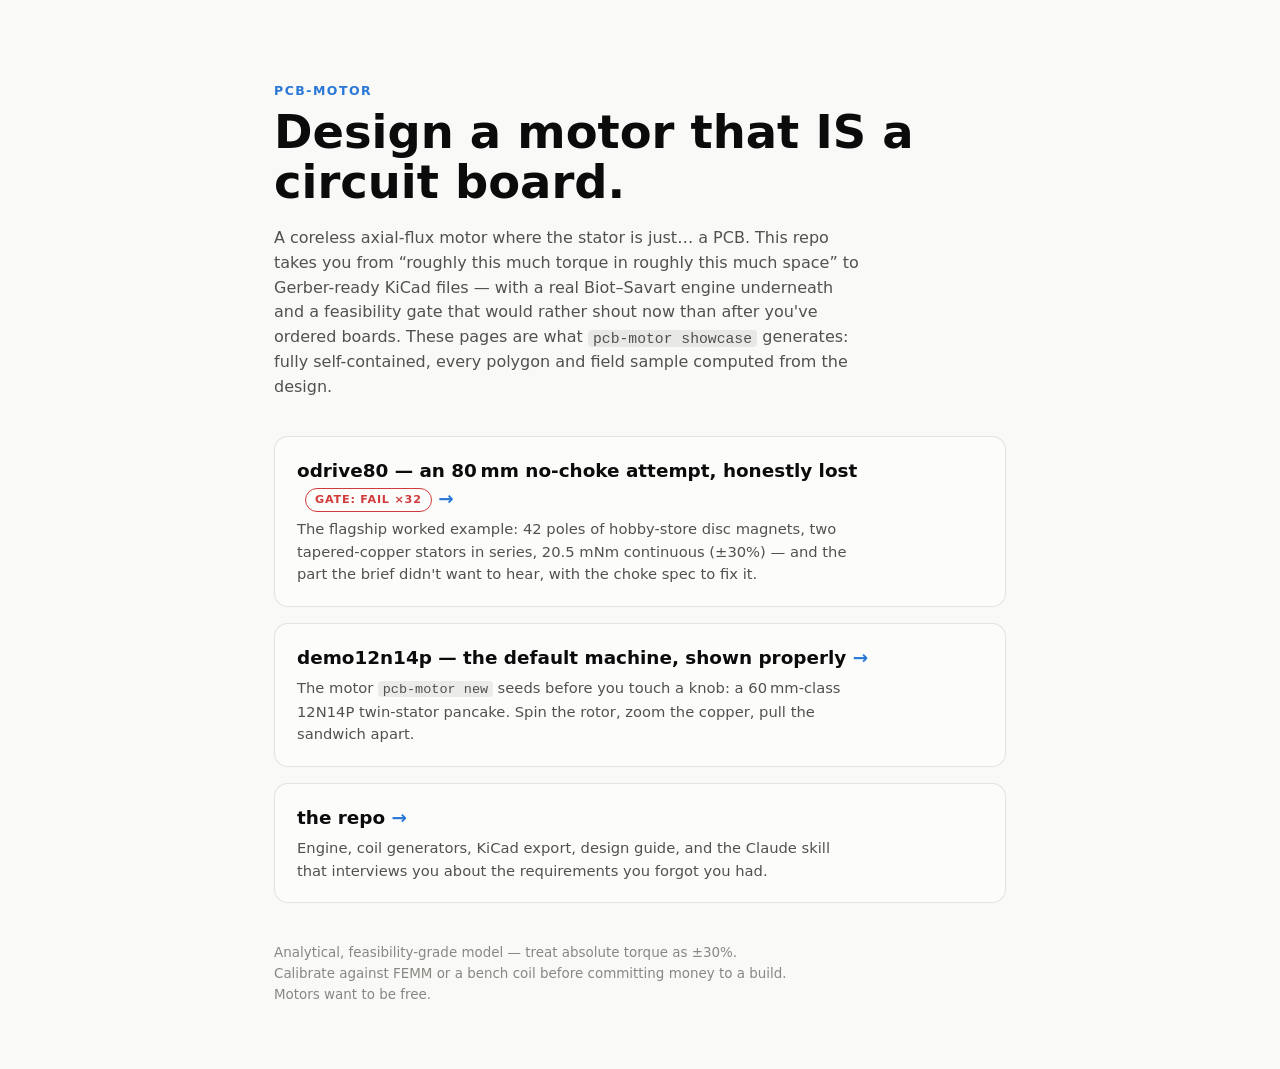
==== index.html @ 2d169854 "Add showcase reports + verbatim routed-stator port showcase: reusable narrative HTML generator (pcb-" ====
<!doctype html>
<html lang="en">
<head>
<meta charset="utf-8">
<meta name="viewport" content="width=device-width, initial-scale=1">
<meta name="color-scheme" content="light dark">
<title>pcb-motor — design a motor that IS a circuit board</title>
<style>
  :root {
    --page: #f9f9f7; --surface: #fcfcfb; --ink: #0b0b0b; --ink-2: #52514e;
    --muted: #898781; --border: rgba(11,11,11,0.10); --accent: #2a78d6;
    --good: #006300; --critical: #d03b3b;
  }
  @media (prefers-color-scheme: dark) {
    :root {
      --page: #0d0d0d; --surface: #1a1a19; --ink: #ffffff; --ink-2: #c3c2b7;
      --muted: #898781; --border: rgba(255,255,255,0.10); --accent: #3987e5;
      --good: #0ca30c; --critical: #d03b3b;
    }
  }
  * { box-sizing: border-box; }
  body {
    margin: 0; background: var(--page); color: var(--ink);
    font-family: system-ui, -apple-system, "Segoe UI", sans-serif;
    line-height: 1.55; -webkit-font-smoothing: antialiased;
  }
  .wrap { max-width: 780px; margin: 0 auto; padding: 9vh 24px 64px; }
  .kicker {
    font-size: 0.78rem; font-weight: 700; letter-spacing: 0.12em;
    text-transform: uppercase; color: var(--accent);
  }
  h1 { font-size: clamp(2rem, 6vw, 2.9rem); line-height: 1.08; margin: 0.15em 0 0.4em; }
  p.lead { color: var(--ink-2); max-width: 58ch; }
  code {
    font-family: ui-monospace, SFMono-Regular, Menlo, Consolas, monospace;
    font-size: 0.92em; background: rgba(127,127,127,0.14);
    border-radius: 4px; padding: 0.05em 0.35em;
  }
  a { color: var(--accent); text-decoration: none; }
  a:hover { text-decoration: underline; }
  .cards { display: grid; gap: 16px; margin: 36px 0 28px; }
  a.card {
    display: block; background: var(--surface); border: 1px solid var(--border);
    border-radius: 14px; padding: 20px 22px; color: inherit;
    transition: border-color 0.15s ease, transform 0.15s ease;
  }
  a.card:hover { border-color: var(--accent); text-decoration: none; transform: translateY(-2px); }
  .card h2 { margin: 0 0 4px; font-size: 1.15rem; }
  .card h2 .arrow { color: var(--accent); }
  .card p { margin: 0; color: var(--ink-2); font-size: 0.92rem; max-width: 60ch; }
  .badge {
    display: inline-block; font-size: 0.7rem; font-weight: 700;
    letter-spacing: 0.07em; border: 1.5px solid; border-radius: 999px;
    padding: 2px 9px; margin-left: 8px; vertical-align: 2px;
  }
  .badge.fail { color: var(--critical); border-color: var(--critical); }
  footer { color: var(--muted); font-size: 0.84rem; margin-top: 40px; max-width: 60ch; }
</style>
</head>
<body>
<div class="wrap">
  <div class="kicker">pcb-motor</div>
  <h1>Design a motor that IS a circuit board.</h1>
  <p class="lead">A coreless axial-flux motor where the stator is just… a PCB.
  This repo takes you from “roughly this much torque in roughly this much space”
  to Gerber-ready KiCad files — with a real Biot–Savart engine underneath and a
  feasibility gate that would rather shout now than after you've ordered boards.
  These pages are what <code>pcb-motor showcase</code> generates: fully
  self-contained, every polygon and field sample computed from the design.</p>

  <div class="cards">
    <a class="card" href="examples/odrive80/report.html">
      <h2>odrive80 — an 80&thinsp;mm no-choke attempt, honestly lost
        <span class="badge fail">GATE: FAIL ×32</span>
        <span class="arrow">→</span></h2>
      <p>The flagship worked example: 42 poles of hobby-store disc magnets, two
      tapered-copper stators in series, 20.5&nbsp;mNm continuous (±30%) — and the
      part the brief didn't want to hear, with the choke spec to fix it.</p>
    </a>
    <a class="card" href="examples/demo_12n14p/report.html">
      <h2>demo12n14p — the default machine, shown properly
        <span class="arrow">→</span></h2>
      <p>The motor <code>pcb-motor new</code> seeds before you touch a knob: a
      60&thinsp;mm-class 12N14P twin-stator pancake. Spin the rotor, zoom the
      copper, pull the sandwich apart.</p>
    </a>
    <a class="card" href="https://github.com/paristhomas/pcb_motor">
      <h2>the repo <span class="arrow">→</span></h2>
      <p>Engine, coil generators, KiCad export, design guide, and the Claude
      skill that interviews you about the requirements you forgot you had.</p>
    </a>
  </div>

  <footer>Analytical, feasibility-grade model — treat absolute torque as ±30%.
  Calibrate against FEMM or a bench coil before committing money to a build.
  Motors want to be free.</footer>
</div>
</body>
</html>
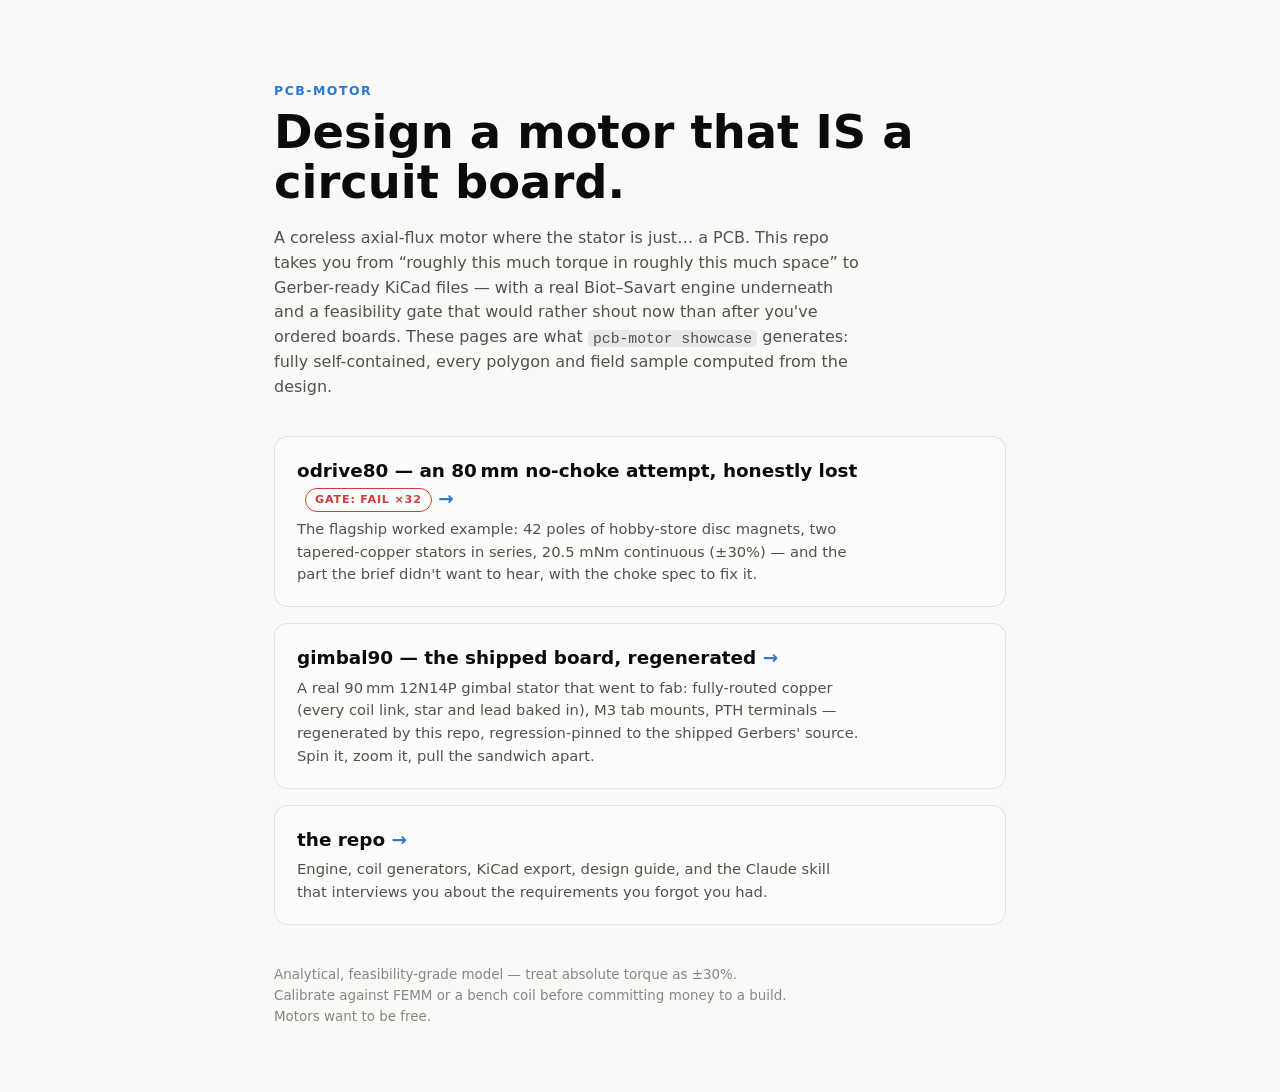
==== commit 9eecb16c: "gimbal90 replaces the default-machine demo; routed boards in showcase examples/gimbal90: the shipped" ====
--- a/index.html
+++ b/index.html
@@ -77,12 +77,13 @@
       tapered-copper stators in series, 20.5&nbsp;mNm continuous (±30%) — and the
       part the brief didn't want to hear, with the choke spec to fix it.</p>
     </a>
-    <a class="card" href="examples/demo_12n14p/report.html">
-      <h2>demo12n14p — the default machine, shown properly
+    <a class="card" href="examples/gimbal90/report.html">
+      <h2>gimbal90 — the shipped board, regenerated
         <span class="arrow">→</span></h2>
-      <p>The motor <code>pcb-motor new</code> seeds before you touch a knob: a
-      60&thinsp;mm-class 12N14P twin-stator pancake. Spin the rotor, zoom the
-      copper, pull the sandwich apart.</p>
+      <p>A real 90&thinsp;mm 12N14P gimbal stator that went to fab: fully-routed
+      copper (every coil link, star and lead baked in), M3 tab mounts, PTH
+      terminals — regenerated by this repo, regression-pinned to the shipped
+      Gerbers' source. Spin it, zoom it, pull the sandwich apart.</p>
     </a>
     <a class="card" href="https://github.com/paristhomas/pcb_motor">
       <h2>the repo <span class="arrow">→</span></h2>
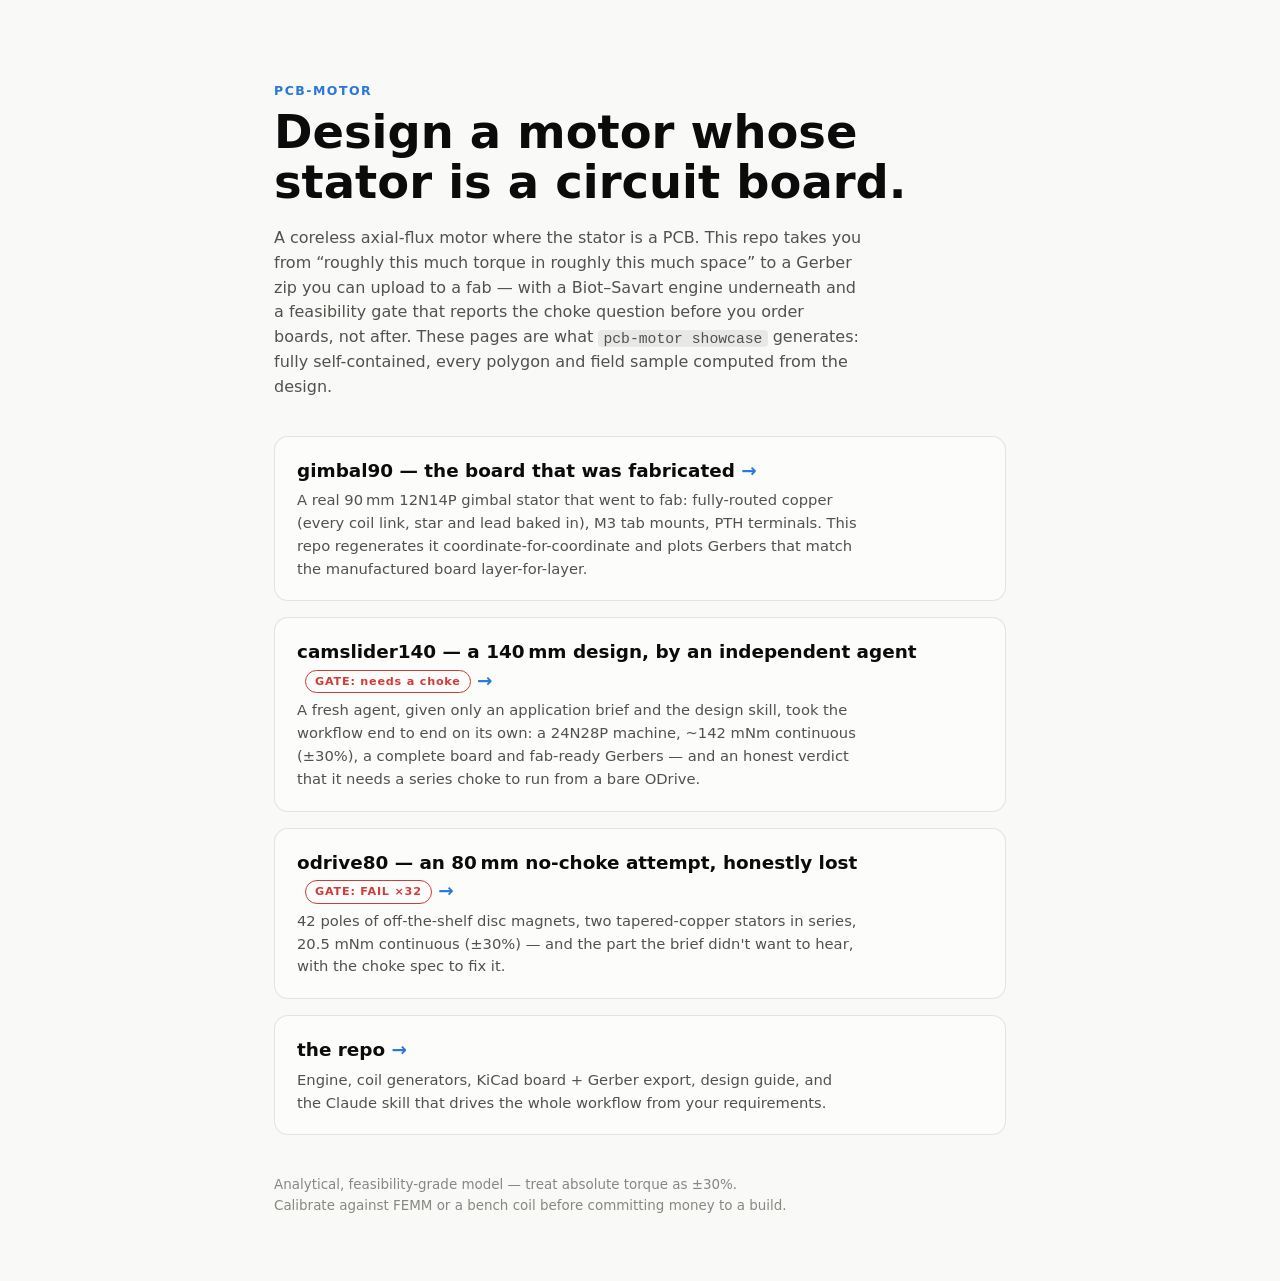
==== commit 01db8695: "Tidy: landing page (technical voice + camslider140), .gitignore Phase 7 tidy. - index.html: retune t" ====
--- a/index.html
+++ b/index.html
@@ -60,41 +60,49 @@
 <body>
 <div class="wrap">
   <div class="kicker">pcb-motor</div>
-  <h1>Design a motor that IS a circuit board.</h1>
-  <p class="lead">A coreless axial-flux motor where the stator is just… a PCB.
-  This repo takes you from “roughly this much torque in roughly this much space”
-  to Gerber-ready KiCad files — with a real Biot–Savart engine underneath and a
-  feasibility gate that would rather shout now than after you've ordered boards.
-  These pages are what <code>pcb-motor showcase</code> generates: fully
+  <h1>Design a motor whose stator is a circuit board.</h1>
+  <p class="lead">A coreless axial-flux motor where the stator is a PCB. This repo
+  takes you from “roughly this much torque in roughly this much space” to a Gerber
+  zip you can upload to a fab — with a Biot–Savart engine underneath and a
+  feasibility gate that reports the choke question before you order boards, not
+  after. These pages are what <code>pcb-motor showcase</code> generates: fully
   self-contained, every polygon and field sample computed from the design.</p>
 
   <div class="cards">
+    <a class="card" href="examples/gimbal90/report.html">
+      <h2>gimbal90 — the board that was fabricated
+        <span class="arrow">→</span></h2>
+      <p>A real 90&thinsp;mm 12N14P gimbal stator that went to fab: fully-routed
+      copper (every coil link, star and lead baked in), M3 tab mounts, PTH
+      terminals. This repo regenerates it coordinate-for-coordinate and plots
+      Gerbers that match the manufactured board layer-for-layer.</p>
+    </a>
+    <a class="card" href="examples/camslider140/report.html">
+      <h2>camslider140 — a 140&thinsp;mm design, by an independent agent
+        <span class="badge fail">GATE: needs a choke</span>
+        <span class="arrow">→</span></h2>
+      <p>A fresh agent, given only an application brief and the design skill, took
+      the workflow end to end on its own: a 24N28P machine, ~142&nbsp;mNm
+      continuous (±30%), a complete board and fab-ready Gerbers — and an honest
+      verdict that it needs a series choke to run from a bare ODrive.</p>
+    </a>
     <a class="card" href="examples/odrive80/report.html">
       <h2>odrive80 — an 80&thinsp;mm no-choke attempt, honestly lost
         <span class="badge fail">GATE: FAIL ×32</span>
         <span class="arrow">→</span></h2>
-      <p>The flagship worked example: 42 poles of hobby-store disc magnets, two
-      tapered-copper stators in series, 20.5&nbsp;mNm continuous (±30%) — and the
-      part the brief didn't want to hear, with the choke spec to fix it.</p>
-    </a>
-    <a class="card" href="examples/gimbal90/report.html">
-      <h2>gimbal90 — the shipped board, regenerated
-        <span class="arrow">→</span></h2>
-      <p>A real 90&thinsp;mm 12N14P gimbal stator that went to fab: fully-routed
-      copper (every coil link, star and lead baked in), M3 tab mounts, PTH
-      terminals — regenerated by this repo, regression-pinned to the shipped
-      Gerbers' source. Spin it, zoom it, pull the sandwich apart.</p>
+      <p>42 poles of off-the-shelf disc magnets, two tapered-copper stators in
+      series, 20.5&nbsp;mNm continuous (±30%) — and the part the brief didn't want
+      to hear, with the choke spec to fix it.</p>
     </a>
     <a class="card" href="https://github.com/paristhomas/pcb_motor">
       <h2>the repo <span class="arrow">→</span></h2>
-      <p>Engine, coil generators, KiCad export, design guide, and the Claude
-      skill that interviews you about the requirements you forgot you had.</p>
+      <p>Engine, coil generators, KiCad board + Gerber export, design guide, and
+      the Claude skill that drives the whole workflow from your requirements.</p>
     </a>
   </div>
 
   <footer>Analytical, feasibility-grade model — treat absolute torque as ±30%.
-  Calibrate against FEMM or a bench coil before committing money to a build.
-  Motors want to be free.</footer>
+  Calibrate against FEMM or a bench coil before committing money to a build.</footer>
 </div>
 </body>
 </html>
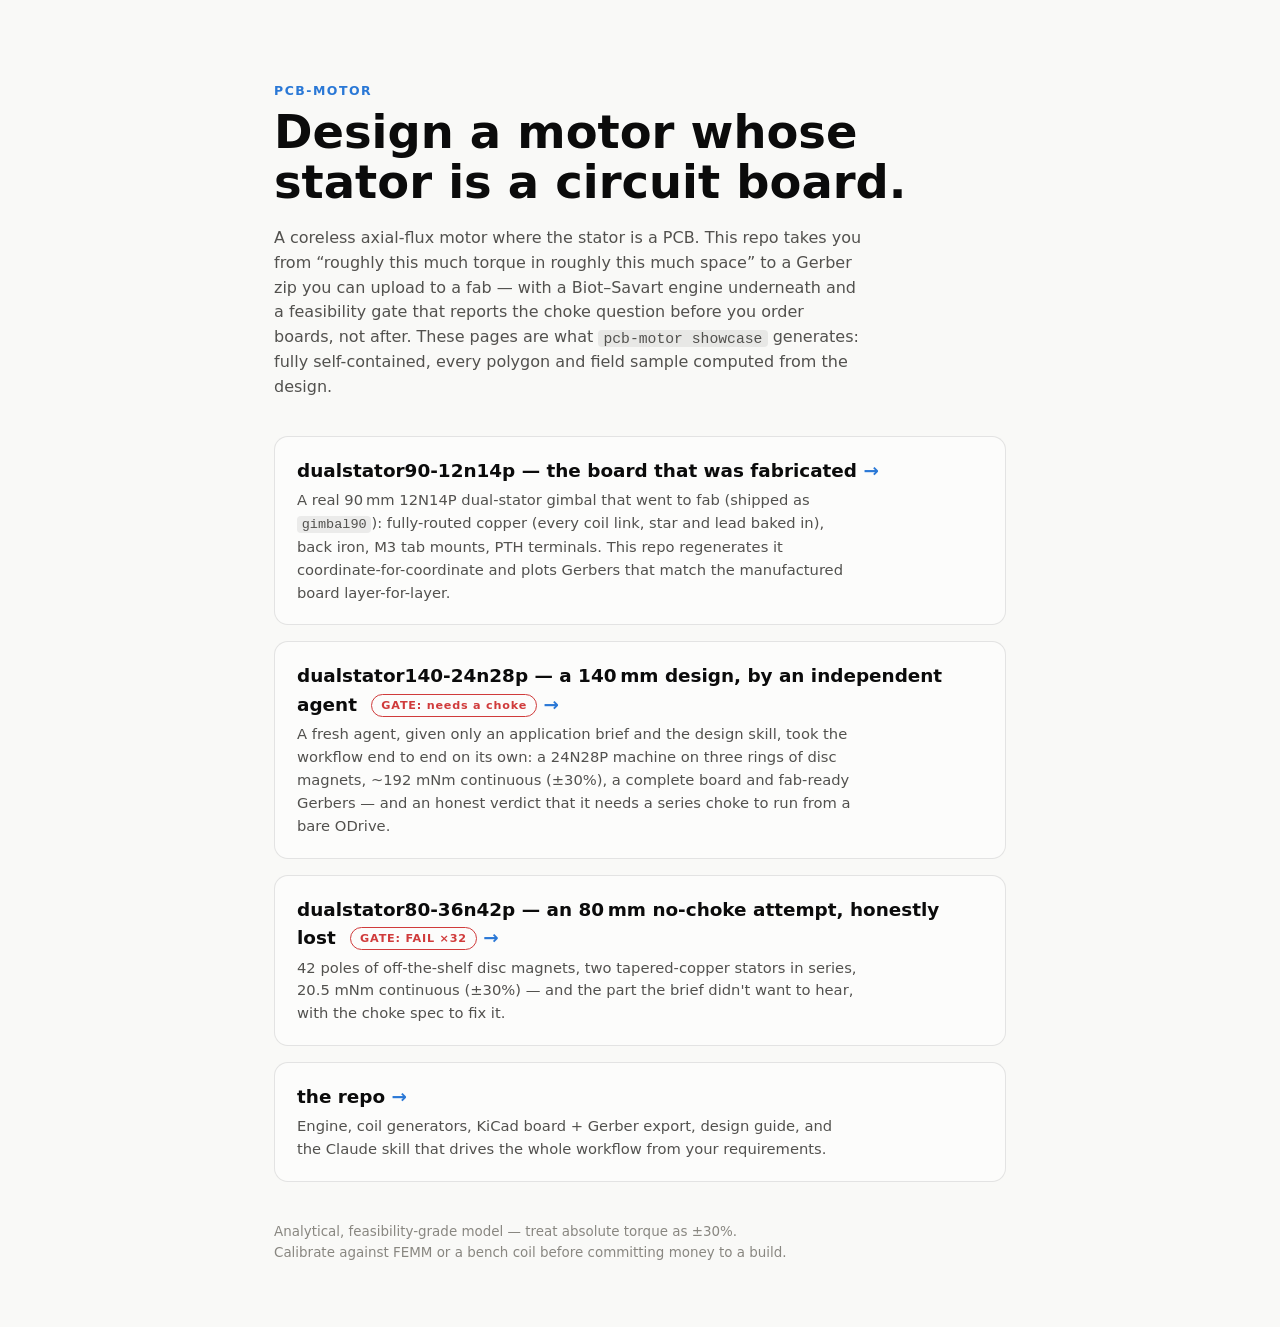
==== commit ef4f8406: "Rename showcases to spec-code names; regenerate with sweep + 3-ring rotor Rename (user request -- "a" ====
--- a/index.html
+++ b/index.html
@@ -69,25 +69,27 @@
   self-contained, every polygon and field sample computed from the design.</p>
 
   <div class="cards">
-    <a class="card" href="examples/gimbal90/report.html">
-      <h2>gimbal90 — the board that was fabricated
+    <a class="card" href="examples/dualstator90-12n14p/report.html">
+      <h2>dualstator90-12n14p — the board that was fabricated
         <span class="arrow">→</span></h2>
-      <p>A real 90&thinsp;mm 12N14P gimbal stator that went to fab: fully-routed
-      copper (every coil link, star and lead baked in), M3 tab mounts, PTH
-      terminals. This repo regenerates it coordinate-for-coordinate and plots
-      Gerbers that match the manufactured board layer-for-layer.</p>
+      <p>A real 90&thinsp;mm 12N14P dual-stator gimbal that went to fab (shipped as
+      <code>gimbal90</code>): fully-routed copper (every coil link, star and lead
+      baked in), back iron, M3 tab mounts, PTH terminals. This repo regenerates it
+      coordinate-for-coordinate and plots Gerbers that match the manufactured board
+      layer-for-layer.</p>
     </a>
-    <a class="card" href="examples/camslider140/report.html">
-      <h2>camslider140 — a 140&thinsp;mm design, by an independent agent
+    <a class="card" href="examples/dualstator140-24n28p/report.html">
+      <h2>dualstator140-24n28p — a 140&thinsp;mm design, by an independent agent
         <span class="badge fail">GATE: needs a choke</span>
         <span class="arrow">→</span></h2>
       <p>A fresh agent, given only an application brief and the design skill, took
-      the workflow end to end on its own: a 24N28P machine, ~142&nbsp;mNm
-      continuous (±30%), a complete board and fab-ready Gerbers — and an honest
-      verdict that it needs a series choke to run from a bare ODrive.</p>
+      the workflow end to end on its own: a 24N28P machine on three rings of disc
+      magnets, ~192&nbsp;mNm continuous (±30%), a complete board and fab-ready
+      Gerbers — and an honest verdict that it needs a series choke to run from a
+      bare ODrive.</p>
     </a>
-    <a class="card" href="examples/odrive80/report.html">
-      <h2>odrive80 — an 80&thinsp;mm no-choke attempt, honestly lost
+    <a class="card" href="examples/dualstator80-36n42p/report.html">
+      <h2>dualstator80-36n42p — an 80&thinsp;mm no-choke attempt, honestly lost
         <span class="badge fail">GATE: FAIL ×32</span>
         <span class="arrow">→</span></h2>
       <p>42 poles of off-the-shelf disc magnets, two tapered-copper stators in
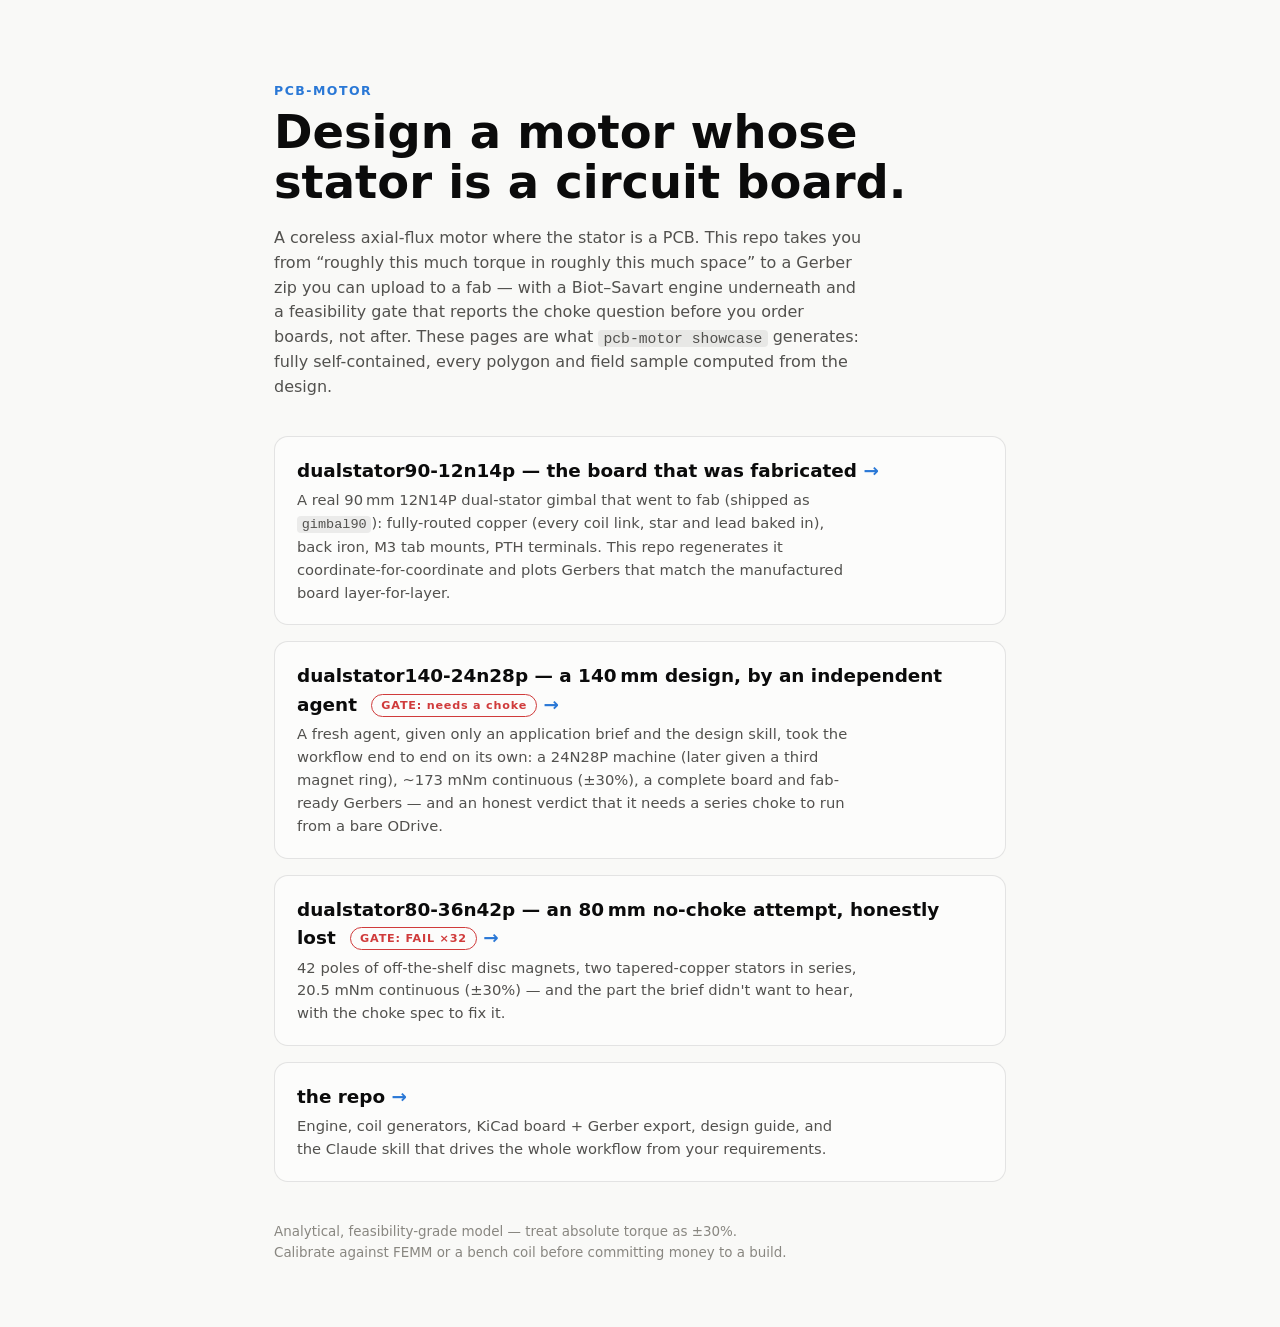
==== commit c20fb21a: "Refocus README on the 12N14P; enforce >=1mm magnet spacing; correct 3-ring Repo now leads with the f" ====
--- a/index.html
+++ b/index.html
@@ -83,10 +83,10 @@
         <span class="badge fail">GATE: needs a choke</span>
         <span class="arrow">→</span></h2>
       <p>A fresh agent, given only an application brief and the design skill, took
-      the workflow end to end on its own: a 24N28P machine on three rings of disc
-      magnets, ~192&nbsp;mNm continuous (±30%), a complete board and fab-ready
-      Gerbers — and an honest verdict that it needs a series choke to run from a
-      bare ODrive.</p>
+      the workflow end to end on its own: a 24N28P machine (later given a third
+      magnet ring), ~173&nbsp;mNm continuous (±30%), a complete board and
+      fab-ready Gerbers — and an honest verdict that it needs a series choke to
+      run from a bare ODrive.</p>
     </a>
     <a class="card" href="examples/dualstator80-36n42p/report.html">
       <h2>dualstator80-36n42p — an 80&thinsp;mm no-choke attempt, honestly lost
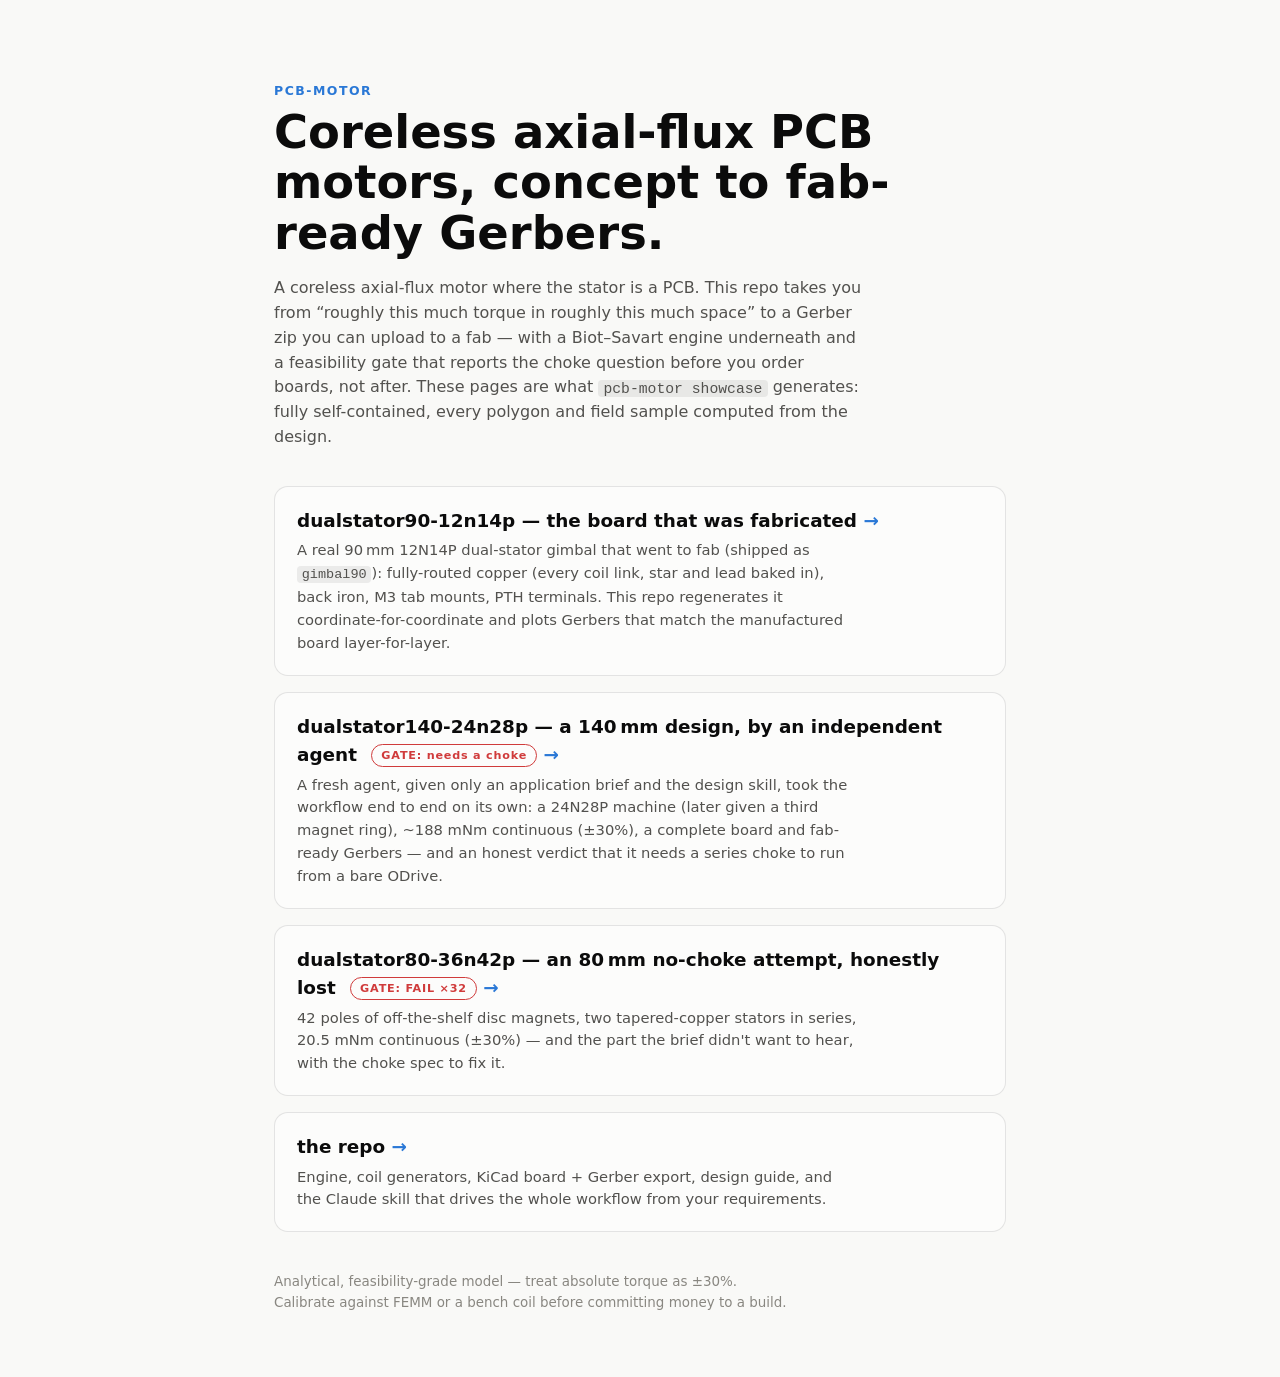
==== commit 824032db: "Plainer tone (drop the "motor that is a circuit board" tagline); sensible 3-ring Tone: the showcase " ====
--- a/index.html
+++ b/index.html
@@ -4,7 +4,7 @@
 <meta charset="utf-8">
 <meta name="viewport" content="width=device-width, initial-scale=1">
 <meta name="color-scheme" content="light dark">
-<title>pcb-motor — design a motor that IS a circuit board</title>
+<title>pcb-motor — coreless axial-flux PCB motor design</title>
 <style>
   :root {
     --page: #f9f9f7; --surface: #fcfcfb; --ink: #0b0b0b; --ink-2: #52514e;
@@ -60,7 +60,7 @@
 <body>
 <div class="wrap">
   <div class="kicker">pcb-motor</div>
-  <h1>Design a motor whose stator is a circuit board.</h1>
+  <h1>Coreless axial-flux PCB motors, concept to fab-ready Gerbers.</h1>
   <p class="lead">A coreless axial-flux motor where the stator is a PCB. This repo
   takes you from “roughly this much torque in roughly this much space” to a Gerber
   zip you can upload to a fab — with a Biot–Savart engine underneath and a
@@ -84,7 +84,7 @@
         <span class="arrow">→</span></h2>
       <p>A fresh agent, given only an application brief and the design skill, took
       the workflow end to end on its own: a 24N28P machine (later given a third
-      magnet ring), ~173&nbsp;mNm continuous (±30%), a complete board and
+      magnet ring), ~188&nbsp;mNm continuous (±30%), a complete board and
       fab-ready Gerbers — and an honest verdict that it needs a series choke to
       run from a bare ODrive.</p>
     </a>
